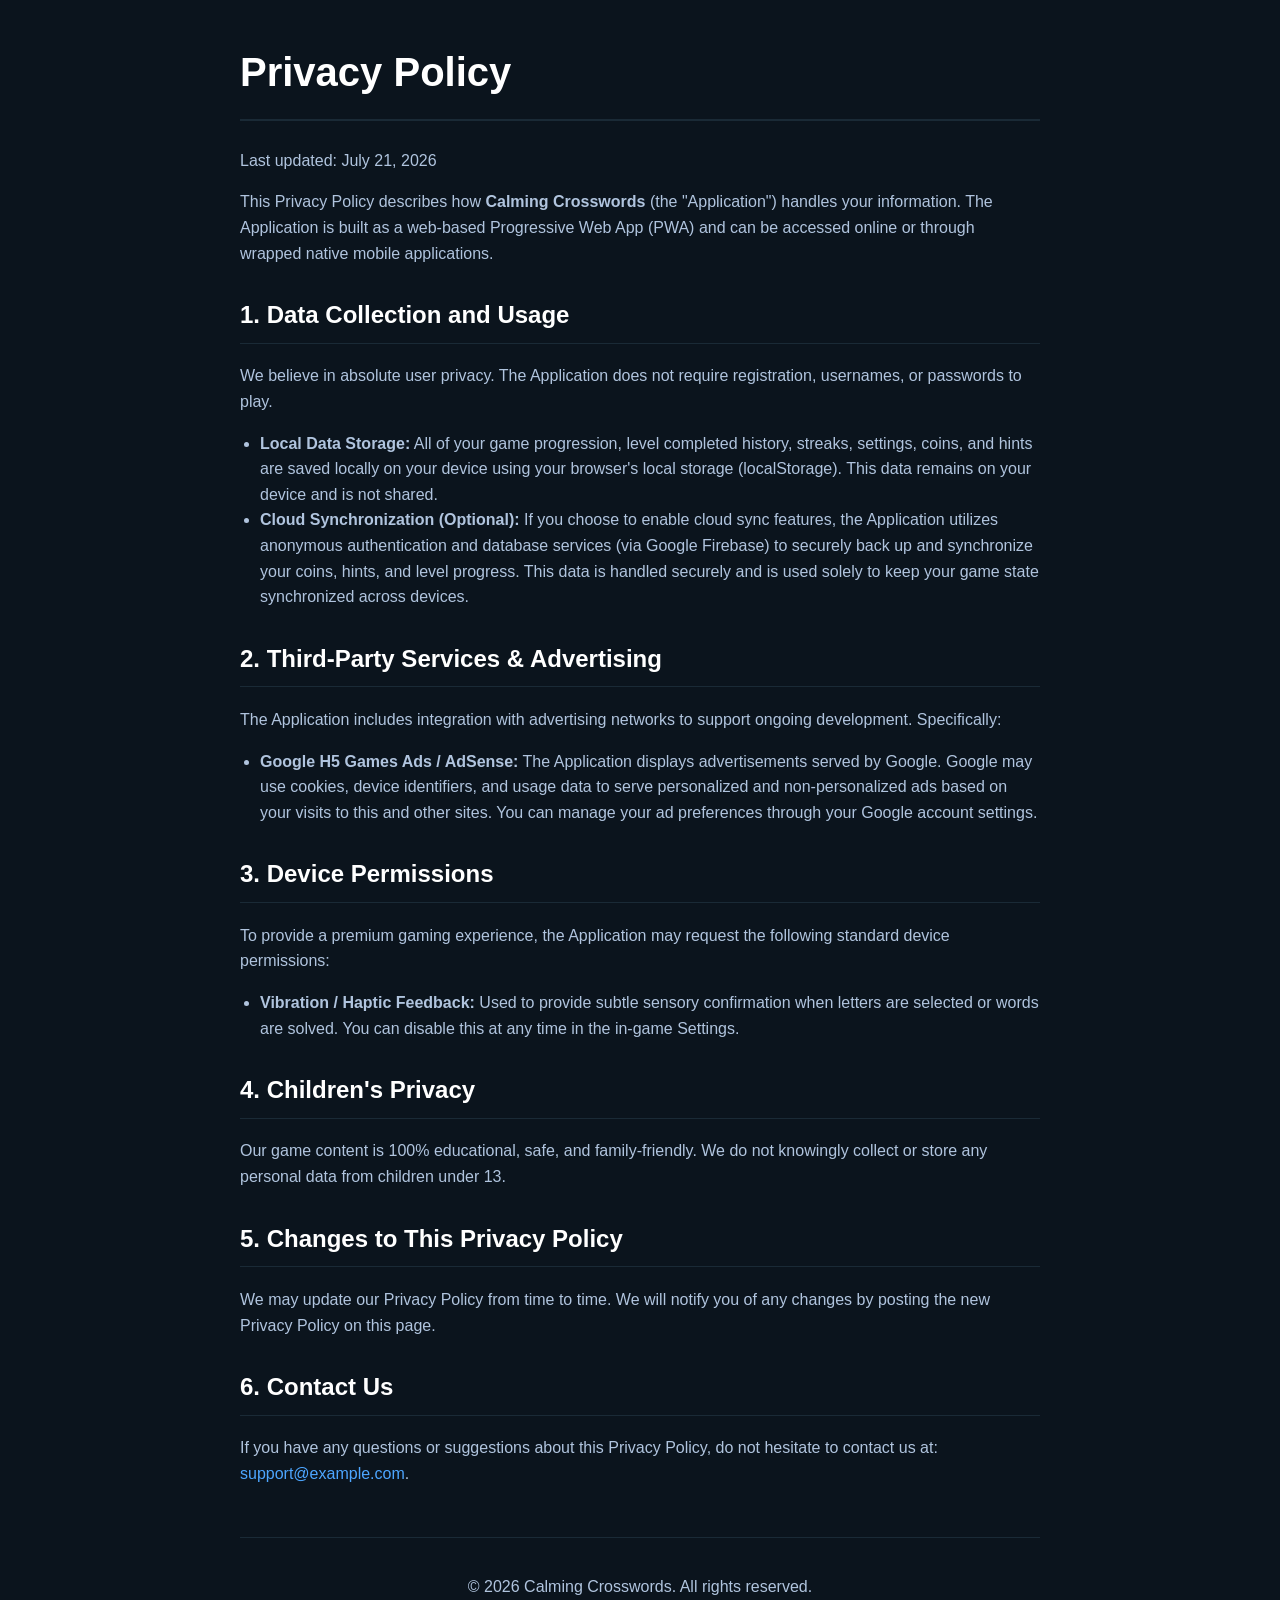
==== privacy.html @ cd551941 "Add files via upload" ====
<!DOCTYPE html>
<html lang="en">
<head>
  <meta charset="UTF-8">
  <meta name="viewport" content="width=device-width, initial-scale=1.0">
  <title>Privacy Policy - Calming Crosswords</title>
  <style>
    body {
      font-family: -apple-system, BlinkMacSystemFont, "Segoe UI", Roboto, Helvetica, Arial, sans-serif;
      line-height: 1.6;
      color: #eaeaea;
      background-color: #0b141d;
      margin: 0;
      padding: 0;
    }
    .container {
      max-width: 800px;
      margin: 0 auto;
      padding: 40px 20px;
    }
    h1 {
      color: #ffffff;
      font-size: 2.5rem;
      border-bottom: 2px solid #1a2a36;
      padding-bottom: 15px;
      margin-top: 0;
    }
    h2 {
      color: #ffffff;
      font-size: 1.5rem;
      margin-top: 30px;
      border-bottom: 1px solid #1a2a36;
      padding-bottom: 8px;
    }
    p, li {
      color: #b0c4de;
      font-size: 1rem;
    }
    ul {
      padding-left: 20px;
    }
    .footer {
      margin-top: 50px;
      padding-top: 20px;
      border-top: 1px solid #1a2a36;
      text-align: center;
      font-size: 0.85rem;
      color: #88a0c0;
    }
    a {
      color: #4da6ff;
      text-decoration: none;
    }
    a:hover {
      text-decoration: underline;
    }
  </style>
</head>
<body>
  <div class="container">
    <h1>Privacy Policy</h1>
    <p>Last updated: July 21, 2026</p>
    <p>This Privacy Policy describes how <strong>Calming Crosswords</strong> (the "Application") handles your information. The Application is built as a web-based Progressive Web App (PWA) and can be accessed online or through wrapped native mobile applications.</p>

    <h2>1. Data Collection and Usage</h2>
    <p>We believe in absolute user privacy. The Application does not require registration, usernames, or passwords to play.</p>
    <ul>
      <li><strong>Local Data Storage:</strong> All of your game progression, level completed history, streaks, settings, coins, and hints are saved locally on your device using your browser's local storage (localStorage). This data remains on your device and is not shared.</li>
      <li><strong>Cloud Synchronization (Optional):</strong> If you choose to enable cloud sync features, the Application utilizes anonymous authentication and database services (via Google Firebase) to securely back up and synchronize your coins, hints, and level progress. This data is handled securely and is used solely to keep your game state synchronized across devices.</li>
    </ul>

    <h2>2. Third-Party Services & Advertising</h2>
    <p>The Application includes integration with advertising networks to support ongoing development. Specifically:</p>
    <ul>
      <li><strong>Google H5 Games Ads / AdSense:</strong> The Application displays advertisements served by Google. Google may use cookies, device identifiers, and usage data to serve personalized and non-personalized ads based on your visits to this and other sites. You can manage your ad preferences through your Google account settings.</li>
    </ul>

    <h2>3. Device Permissions</h2>
    <p>To provide a premium gaming experience, the Application may request the following standard device permissions:</p>
    <ul>
      <li><strong>Vibration / Haptic Feedback:</strong> Used to provide subtle sensory confirmation when letters are selected or words are solved. You can disable this at any time in the in-game Settings.</li>
    </ul>

    <h2>4. Children's Privacy</h2>
    <p>Our game content is 100% educational, safe, and family-friendly. We do not knowingly collect or store any personal data from children under 13.</p>

    <h2>5. Changes to This Privacy Policy</h2>
    <p>We may update our Privacy Policy from time to time. We will notify you of any changes by posting the new Privacy Policy on this page.</p>

    <h2>6. Contact Us</h2>
    <p>If you have any questions or suggestions about this Privacy Policy, do not hesitate to contact us at: <a href="mailto:support@example.com">support@example.com</a>.</p>

    <div class="footer">
      <p>&copy; 2026 Calming Crosswords. All rights reserved.</p>
    </div>
  </div>
</body>
</html>
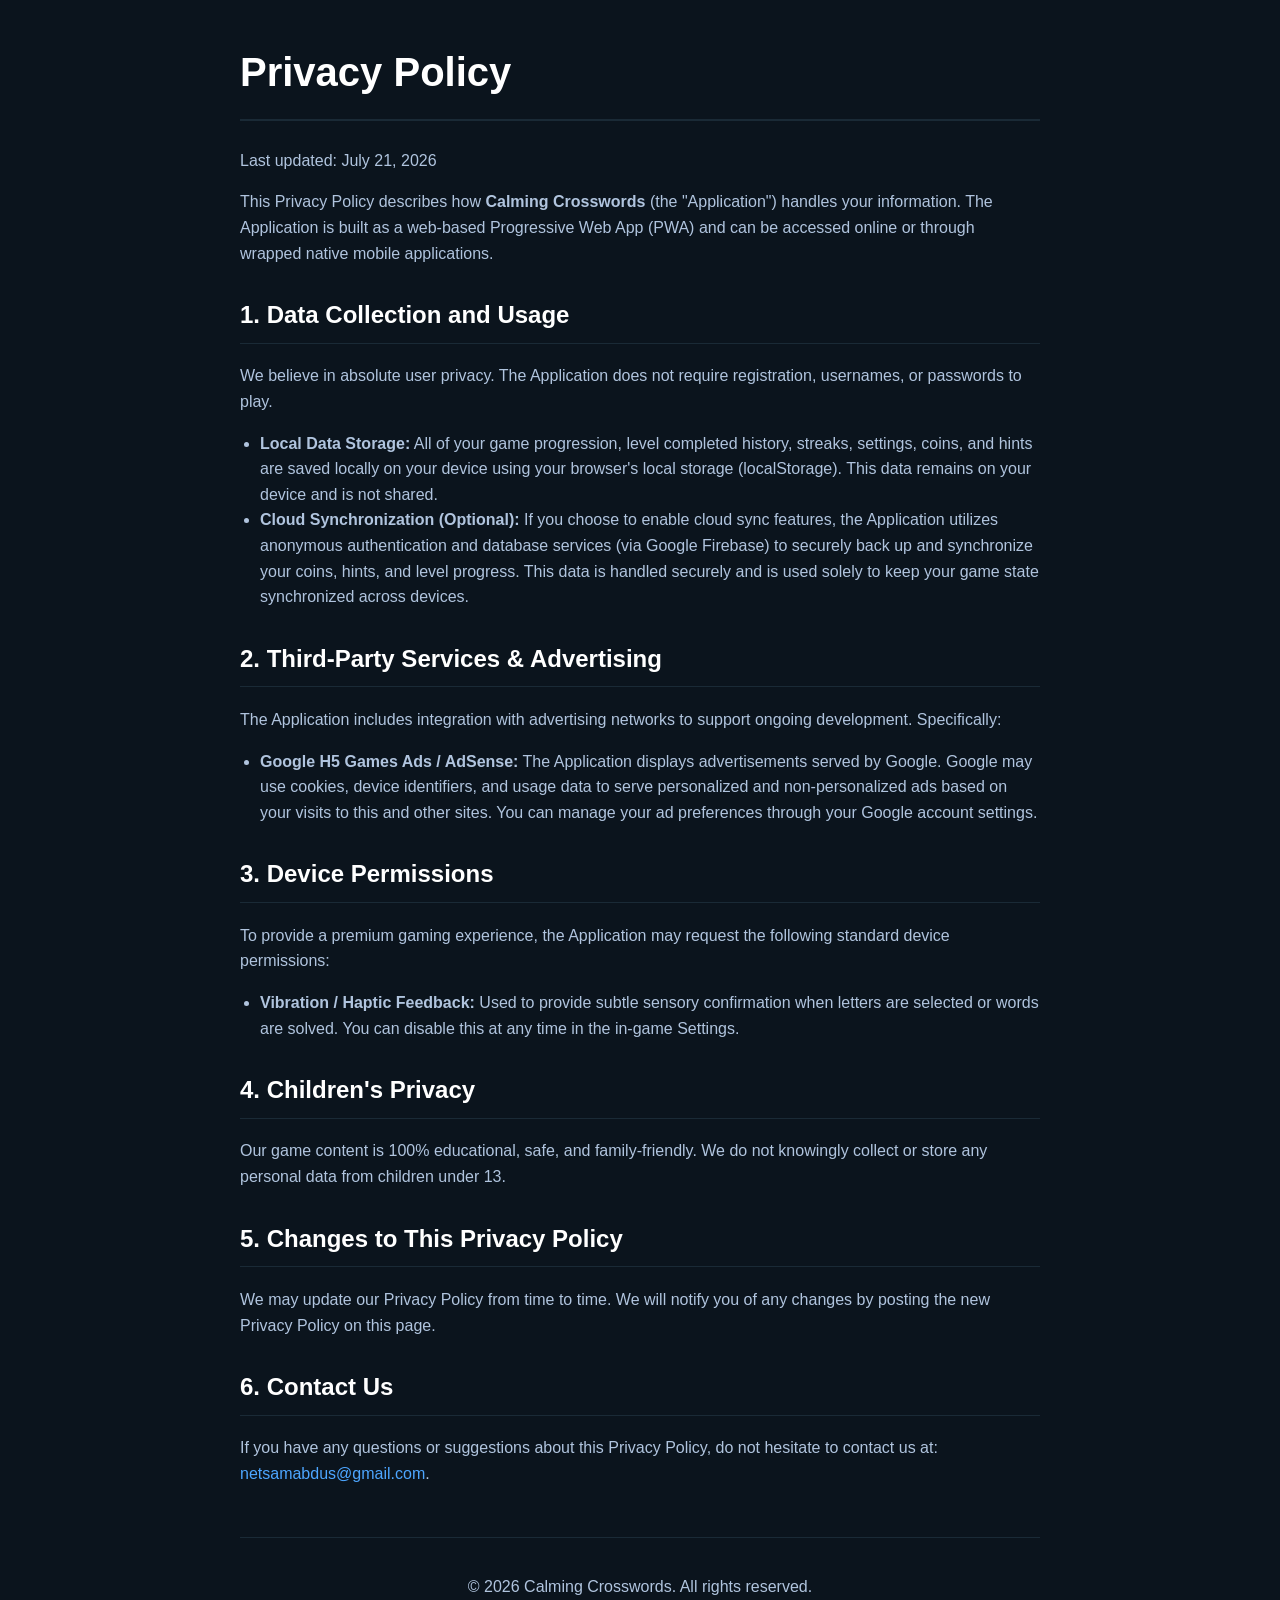
==== commit bec61967: "Add files via upload" ====
--- a/privacy.html
+++ b/privacy.html
@@ -88,7 +88,7 @@
     <p>We may update our Privacy Policy from time to time. We will notify you of any changes by posting the new Privacy Policy on this page.</p>
 
     <h2>6. Contact Us</h2>
-    <p>If you have any questions or suggestions about this Privacy Policy, do not hesitate to contact us at: <a href="mailto:support@example.com">support@example.com</a>.</p>
+    <p>If you have any questions or suggestions about this Privacy Policy, do not hesitate to contact us at: <a href="mailto:netsamabdus@gmail.com">netsamabdus@gmail.com</a>.</p>
 
     <div class="footer">
       <p>&copy; 2026 Calming Crosswords. All rights reserved.</p>
